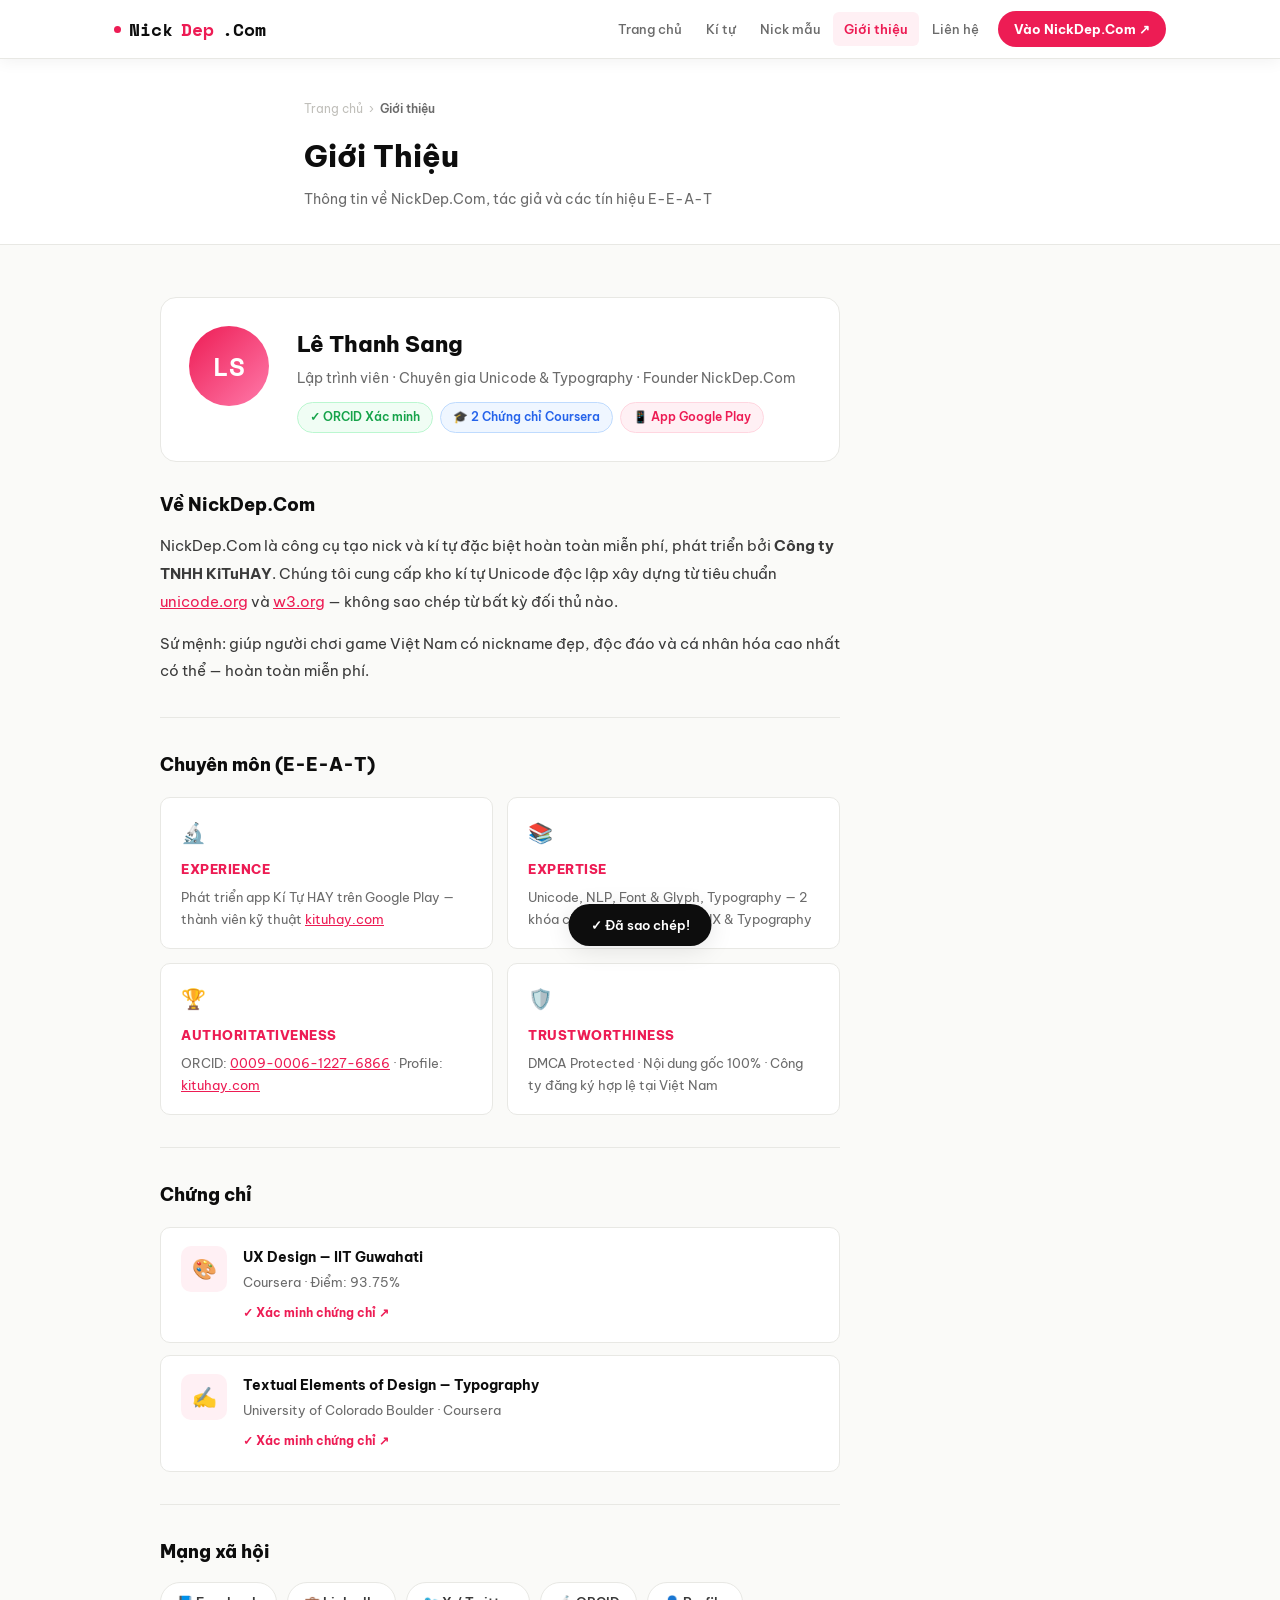
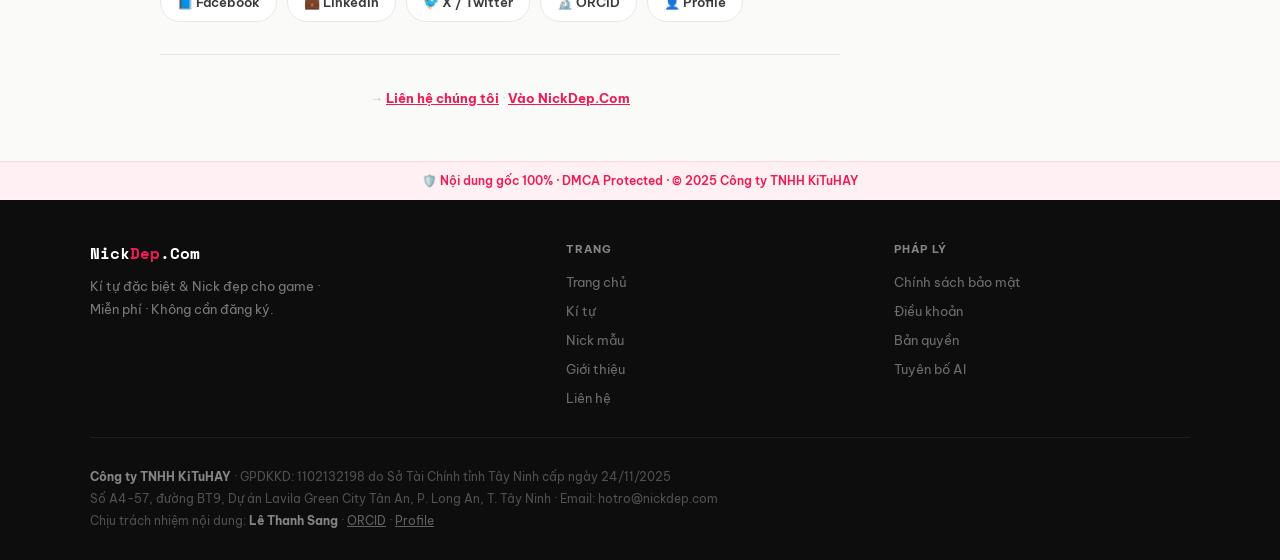
==== about.html @ 10aae1f0 "Project của NickDEP" ====
<!DOCTYPE html>
<html lang="vi">
<head>
<meta charset="UTF-8">
<meta name="viewport" content="width=device-width, initial-scale=1.0">
<title>Giới Thiệu — Lê Thanh Sang & NickDep.Com</title>
<meta name="description" content="Giới thiệu về NickDep.Com và tác giả Lê Thanh Sang — chuyên gia Unicode, Typography, UX Design. ORCID xác minh, 2 chứng chỉ Coursera.">
<link rel="canonical" href="https://kitunickdep.github.io/about.html">
<link rel="stylesheet" href="shared.css">
<style>
.author-block {
  display: flex; gap: 28px; align-items: flex-start;
  background: var(--white); border: 1px solid var(--g2);
  border-radius: var(--rl); padding: 28px;
  margin-bottom: 28px;
}
.author-avatar {
  width: 80px; height: 80px; border-radius: 50%; flex-shrink: 0;
  background: linear-gradient(135deg,var(--pink),#ff7aaa);
  display: flex; align-items: center; justify-content: center;
  font-family: var(--mono); font-size: 26px; font-weight: 700; color: var(--white);
}
.author-info h1 { font-size: 22px; font-weight: 800; margin-bottom: 3px; }
.author-info .role { font-size: 14px; color: var(--g4); margin-bottom: 12px; }
.badge-row { display: flex; gap: 7px; flex-wrap: wrap; }
.eeat-grid { display: grid; grid-template-columns: 1fr 1fr; gap: 14px; margin-bottom: 28px; }
.eeat-card {
  background: var(--white); border: 1px solid var(--g2);
  border-radius: var(--r); padding: 18px 20px;
}
.eeat-icon { font-size: 20px; margin-bottom: 8px; }
.eeat-title { font-size: 13px; font-weight: 800; text-transform: uppercase; letter-spacing: .5px; color: var(--pink); margin-bottom: 6px; }
.eeat-body { font-size: 13px; color: var(--g4); line-height: 1.7; }
.cert-card {
  display: flex; gap: 16px; align-items: flex-start;
  background: var(--white); border: 1px solid var(--g2);
  border-radius: var(--r); padding: 18px 20px;
  margin-bottom: 12px; transition: all .18s;
}
.cert-card:hover { border-color: var(--pink-mid); box-shadow: var(--sh-pink); }
.cert-icon {
  width: 46px; height: 46px; border-radius: 10px;
  background: var(--pink-light); display: flex; align-items: center;
  justify-content: center; font-size: 20px; flex-shrink: 0;
}
.cert-title { font-size: 14px; font-weight: 700; color: var(--black); margin-bottom: 2px; }
.cert-sub { font-size: 12.5px; color: var(--g4); margin-bottom: 6px; }
.cert-verify { font-size: 12px; font-weight: 700; color: var(--pink); text-decoration: none; }
.cert-verify:hover { text-decoration: underline; }
.social-row { display: flex; gap: 10px; flex-wrap: wrap; margin-top: 8px; }
.social-btn {
  display: inline-flex; align-items: center; gap: 6px;
  padding: 8px 16px; border-radius: 20px;
  border: 1.5px solid var(--g2); background: var(--white);
  font-size: 13px; font-weight: 600; color: var(--g5);
  text-decoration: none; transition: all .18s;
}
.social-btn:hover { border-color: var(--pink); color: var(--pink); }
@media(max-width:600px){
  .author-block{flex-direction:column;gap:18px;}
  .eeat-grid{grid-template-columns:1fr;}
}
</style>
</head>
<body>
<main>
  <div class="page-header">
    <div class="container-sm">
      <div class="breadcrumb">
        <a href="index.html">Trang chủ</a> ›
        <span>Giới thiệu</span>
      </div>
      <h1>Giới Thiệu</h1>
      <p>Thông tin về NickDep.Com, tác giả và các tín hiệu E-E-A-T</p>
    </div>
  </div>

  <div class="container section">
    <div style="max-width:680px;">

      <!-- AUTHOR CARD -->
      <div class="author-block">
        <div class="author-avatar">LS</div>
        <div class="author-info">
          <h1>Lê Thanh Sang</h1>
          <div class="role">Lập trình viên · Chuyên gia Unicode & Typography · Founder NickDep.Com</div>
          <div class="badge-row">
            <span class="badge badge-green">✓ ORCID Xác minh</span>
            <span class="badge badge-blue">🎓 2 Chứng chỉ Coursera</span>
            <span class="badge badge-pink">📱 App Google Play</span>
          </div>
        </div>
      </div>

      <!-- ABOUT SITE -->
      <h2 style="font-size:18px;font-weight:800;margin-bottom:12px;">Về NickDep.Com</h2>
      <p style="color:var(--g5);margin-bottom:14px;line-height:1.85;">
        NickDep.Com là công cụ tạo nick và kí tự đặc biệt hoàn toàn miễn phí, phát triển bởi <strong>Công ty TNHH KiTuHAY</strong>. Chúng tôi cung cấp kho kí tự Unicode độc lập xây dựng từ tiêu chuẩn <a href="https://unicode.org" target="_blank" style="color:var(--pink);">unicode.org</a> và <a href="https://w3.org" target="_blank" style="color:var(--pink);">w3.org</a> — không sao chép từ bất kỳ đối thủ nào.
      </p>
      <p style="color:var(--g5);margin-bottom:28px;line-height:1.85;">
        Sứ mệnh: giúp người chơi game Việt Nam có nickname đẹp, độc đáo và cá nhân hóa cao nhất có thể — hoàn toàn miễn phí.
      </p>

      <div class="divider"></div>

      <!-- EEAT -->
      <h2 style="font-size:18px;font-weight:800;margin:0 0 16px;">Chuyên môn (E-E-A-T)</h2>
      <div class="eeat-grid">
        <div class="eeat-card">
          <div class="eeat-icon">🔬</div>
          <div class="eeat-title">Experience</div>
          <div class="eeat-body">Phát triển app Kí Tự HAY trên Google Play — thành viên kỹ thuật <a href="https://kituhay.com" target="_blank" style="color:var(--pink);">kituhay.com</a></div>
        </div>
        <div class="eeat-card">
          <div class="eeat-icon">📚</div>
          <div class="eeat-title">Expertise</div>
          <div class="eeat-body">Unicode, NLP, Font & Glyph, Typography — 2 khóa chuyên ngành thiết kế UX & Typography</div>
        </div>
        <div class="eeat-card">
          <div class="eeat-icon">🏆</div>
          <div class="eeat-title">Authoritativeness</div>
          <div class="eeat-body">ORCID: <a href="https://orcid.org/0009-0006-1227-6866" target="_blank" style="color:var(--pink);">0009-0006-1227-6866</a> · Profile: <a href="https://kituhay.com/tac-gia/le-thanh-sang" target="_blank" style="color:var(--pink);">kituhay.com</a></div>
        </div>
        <div class="eeat-card">
          <div class="eeat-icon">🛡️</div>
          <div class="eeat-title">Trustworthiness</div>
          <div class="eeat-body">DMCA Protected · Nội dung gốc 100% · Công ty đăng ký hợp lệ tại Việt Nam</div>
        </div>
      </div>

      <div class="divider"></div>

      <!-- CERTS -->
      <h2 style="font-size:18px;font-weight:800;margin-bottom:16px;">Chứng chỉ</h2>
      <div class="cert-card">
        <div class="cert-icon">🎨</div>
        <div>
          <div class="cert-title">UX Design — IIT Guwahati</div>
          <div class="cert-sub">Coursera · Điểm: 93.75%</div>
          <a href="https://coursera.org/verify/PZJL4DRDGA8M" target="_blank" class="cert-verify">✓ Xác minh chứng chỉ ↗</a>
        </div>
      </div>
      <div class="cert-card">
        <div class="cert-icon">✍️</div>
        <div>
          <div class="cert-title">Textual Elements of Design — Typography</div>
          <div class="cert-sub">University of Colorado Boulder · Coursera</div>
          <a href="https://coursera.org/verify/EG49LITMPHN0" target="_blank" class="cert-verify">✓ Xác minh chứng chỉ ↗</a>
        </div>
      </div>

      <div class="divider"></div>

      <!-- SOCIAL -->
      <h2 style="font-size:18px;font-weight:800;margin-bottom:14px;">Mạng xã hội</h2>
      <div class="social-row">
        <a href="https://www.facebook.com/sangleit/" target="_blank" class="social-btn">📘 Facebook</a>
        <a href="https://www.linkedin.com/in/sangleit/" target="_blank" class="social-btn">💼 LinkedIn</a>
        <a href="https://x.com/lesangit" target="_blank" class="social-btn">🐦 X / Twitter</a>
        <a href="https://orcid.org/0009-0006-1227-6866" target="_blank" class="social-btn">🔬 ORCID</a>
        <a href="https://kituhay.com/tac-gia/le-thanh-sang" target="_blank" class="social-btn">👤 Profile</a>
      </div>

      <div class="divider"></div>
      <p style="font-size:13px;color:var(--g3);text-align:center;">
        → <a href="contact.html" style="color:var(--pink);font-weight:700;">Liên hệ chúng tôi</a> ·
        <a href="https://nickdep.com" target="_blank" style="color:var(--pink);font-weight:700;">Vào NickDep.Com</a>
      </p>
    </div>
  </div>
</main>
<script src="shared.js"></script>
</body>
</html>
---- shared.css ----
/* ===== NickDep GitHub Pages — Shared CSS ===== */
@import url('https://fonts.googleapis.com/css2?family=Be+Vietnam+Pro:ital,wght@0,300;0,400;0,500;0,600;0,700;0,800;1,400&family=Space+Mono:wght@400;700&display=swap');

*, *::before, *::after { box-sizing: border-box; margin: 0; padding: 0; }

:root {
  --pink:       #ed1c54;
  --pink-hover: #c8163f;
  --pink-light: #fff0f4;
  --pink-mid:   #ffd6e0;
  --black:      #0d0d0d;
  --white:      #ffffff;
  --cream:      #fafaf8;
  --g1: #f5f5f3;
  --g2: #e8e8e4;
  --g3: #c0bfba;
  --g4: #6b6b6b;
  --g5: #3a3a3a;
  --font: 'Be Vietnam Pro', sans-serif;
  --mono: 'Space Mono', monospace;
  --r:  10px;
  --rl: 16px;
  --sh: 0 2px 16px rgba(0,0,0,.06);
  --sh-md: 0 4px 24px rgba(0,0,0,.1);
  --sh-pink: 0 4px 20px rgba(237,28,84,.15);
}

html { scroll-behavior: smooth; }
body {
  font-family: var(--font);
  background: var(--cream);
  color: var(--black);
  font-size: 15px;
  line-height: 1.7;
  min-height: 100vh;
  display: flex;
  flex-direction: column;
}
main { flex: 1; }

/* NAV */
.site-nav {
  background: var(--white);
  border-bottom: 1px solid var(--g2);
  position: sticky; top: 0; z-index: 100;
  box-shadow: var(--sh);
}
.nav-inner {
  display: flex; align-items: center; justify-content: space-between;
  height: 58px; padding: 0 24px; max-width: 1100px; margin: 0 auto;
}
.nav-logo {
  font-family: var(--mono); font-weight: 700; font-size: 18px;
  color: var(--black); text-decoration: none;
  display: flex; align-items: center; gap: 8px;
}
.nav-logo .accent { color: var(--pink); }
.nav-dot {
  width: 7px; height: 7px; border-radius: 50%;
  background: var(--pink); flex-shrink: 0;
  animation: dot-pulse 2.2s ease-in-out infinite;
}
@keyframes dot-pulse {
  0%,100%{transform:scale(1);opacity:1}
  50%{transform:scale(1.6);opacity:.5}
}
.nav-links { display: flex; gap: 2px; align-items: center; flex-wrap: wrap; }
.nav-links a {
  font-size: 13px; font-weight: 500; color: var(--g4);
  text-decoration: none; padding: 6px 11px; border-radius: 6px;
  transition: all .18s; white-space: nowrap;
}
.nav-links a:hover { color: var(--pink); background: var(--pink-light); }
.nav-links a.active { color: var(--pink); background: var(--pink-light); font-weight: 600; }
.nav-cta {
  background: var(--pink) !important; color: var(--white) !important;
  border-radius: 20px !important; padding: 7px 16px !important;
  font-weight: 700 !important; font-size: 13px !important;
  margin-left: 6px;
  transition: all .18s !important;
}
.nav-cta:hover { background: var(--pink-hover) !important; transform: translateY(-1px); box-shadow: var(--sh-pink); }

/* MOBILE NAV */
.nav-hamburger { display: none; background: none; border: none; cursor: pointer; padding: 4px; color: var(--black); }
.mobile-drawer {
  display: none; flex-direction: column;
  background: var(--white); border-top: 1px solid var(--g1);
}
.mobile-drawer.open { display: flex; }
.mobile-drawer a {
  padding: 13px 24px; font-size: 14px; font-weight: 500;
  color: var(--g5); text-decoration: none;
  border-bottom: 1px solid var(--g1); transition: color .15s;
}
.mobile-drawer a:hover, .mobile-drawer a.active { color: var(--pink); }

/* CONTAINER */
.container { max-width: 960px; margin: 0 auto; padding: 0 24px; }
.container-sm { max-width: 720px; margin: 0 auto; padding: 0 24px; }

/* SECTION */
.section { padding: 52px 0; }
.section-sm { padding: 32px 0; }

/* PAGE HEADER */
.page-header {
  background: var(--white);
  border-bottom: 1px solid var(--g2);
  padding: 40px 24px 32px;
}
.page-header .container-sm { }
.page-header h1 {
  font-size: clamp(22px, 4vw, 30px);
  font-weight: 800; color: var(--black); margin-bottom: 6px;
}
.page-header p { font-size: 14px; color: var(--g4); }

/* BREADCRUMB */
.breadcrumb {
  display: flex; gap: 6px; align-items: center;
  font-size: 12px; color: var(--g3); margin-bottom: 12px; flex-wrap: wrap;
}
.breadcrumb a { color: var(--g3); text-decoration: none; }
.breadcrumb a:hover { color: var(--pink); }
.breadcrumb span { color: var(--g4); font-weight: 600; }

/* LEGAL PROSE */
.legal-body h2 {
  font-size: 17px; font-weight: 700; color: var(--black);
  margin: 30px 0 10px; padding-top: 4px;
}
.legal-body p { color: var(--g5); margin-bottom: 14px; line-height: 1.85; }
.legal-body ul { padding-left: 20px; color: var(--g5); margin-bottom: 14px; }
.legal-body li { margin-bottom: 6px; line-height: 1.75; }
.legal-body a { color: var(--pink); }
.legal-highlight {
  background: var(--pink-light); border-left: 3px solid var(--pink);
  padding: 14px 18px; border-radius: 0 var(--r) var(--r) 0;
  margin: 20px 0; color: var(--g5); font-size: 14px; line-height: 1.8;
}
.updated-note {
  font-size: 12.5px; color: var(--g3); margin-bottom: 28px;
  padding-bottom: 22px; border-bottom: 1px solid var(--g2);
}

/* CARD */
.card {
  background: var(--white); border: 1px solid var(--g2);
  border-radius: var(--rl); padding: 24px;
  transition: box-shadow .2s, border-color .2s;
}
.card:hover { border-color: var(--pink-mid); box-shadow: var(--sh-pink); }

/* BADGE */
.badge {
  display: inline-flex; align-items: center; gap: 5px;
  padding: 4px 12px; border-radius: 20px;
  font-size: 12px; font-weight: 600; border: 1px solid;
}
.badge-pink  { background: var(--pink-light); color: var(--pink); border-color: var(--pink-mid); }
.badge-green { background: #f0fdf4; color: #16a34a; border-color: #bbf7d0; }
.badge-blue  { background: #eff6ff; color: #2563eb; border-color: #bfdbfe; }

/* BUTTON */
.btn {
  display: inline-flex; align-items: center; gap: 7px;
  padding: 11px 22px; border-radius: var(--r);
  font-family: var(--font); font-size: 14px; font-weight: 700;
  text-decoration: none; cursor: pointer; border: none;
  transition: all .2s;
}
.btn-pink { background: var(--pink); color: var(--white); }
.btn-pink:hover { background: var(--pink-hover); transform: translateY(-1px); box-shadow: var(--sh-pink); }
.btn-outline { background: transparent; color: var(--black); border: 1.5px solid var(--g2); }
.btn-outline:hover { border-color: var(--pink); color: var(--pink); }

/* DIVIDER */
.divider { height: 1px; background: var(--g2); margin: 32px 0; }

/* DMCA STRIP */
.dmca-strip {
  background: var(--pink-light); border-top: 1px solid var(--pink-mid);
  padding: 9px 24px; text-align: center;
  font-size: 12px; font-weight: 600; color: var(--pink);
  display: flex; align-items: center; justify-content: center; gap: 8px;
}

/* FOOTER */
.site-footer {
  background: var(--black); color: rgba(255,255,255,.45);
  padding: 40px 24px 28px;
}
.footer-inner { max-width: 1100px; margin: 0 auto; }
.footer-top {
  display: grid; grid-template-columns: 1.5fr 1fr 1fr;
  gap: 32px; margin-bottom: 28px;
  padding-bottom: 28px; border-bottom: 1px solid rgba(255,255,255,.07);
}
.footer-logo {
  font-family: var(--mono); font-size: 16px;
  font-weight: 700; color: var(--white); margin-bottom: 8px;
}
.footer-logo .accent { color: var(--pink); }
.footer-desc { font-size: 12.5px; line-height: 1.8; max-width: 240px; }
.footer-col-title {
  color: rgba(255,255,255,.5); font-size: 11px; font-weight: 700;
  text-transform: uppercase; letter-spacing: 1px; margin-bottom: 12px;
}
.footer-links { display: flex; flex-direction: column; gap: 7px; }
.footer-links a {
  color: rgba(255,255,255,.4); text-decoration: none;
  font-size: 13px; transition: color .15s;
}
.footer-links a:hover { color: var(--white); }
.footer-bottom {
  font-size: 11.5px; line-height: 1.9;
  color: rgba(255,255,255,.28);
}
.footer-bottom strong { color: rgba(255,255,255,.5); }

/* TOAST */
.copy-toast {
  position: fixed; bottom: 24px; left: 50%;
  transform: translateX(-50%) translateY(70px);
  background: var(--black); color: var(--white);
  padding: 10px 22px; border-radius: 24px;
  font-size: 13px; font-weight: 600;
  transition: transform .3s cubic-bezier(.34,1.56,.64,1);
  z-index: 9999; white-space: nowrap; pointer-events: none;
  box-shadow: var(--sh-md);
}
.copy-toast.show { transform: translateX(-50%) translateY(0); }

/* RESPONSIVE */
@media (max-width: 700px) {
  .nav-links { display: none; }
  .nav-hamburger { display: block; }
  .footer-top { grid-template-columns: 1fr; gap: 24px; }
  .section { padding: 36px 0; }
  .page-header { padding: 28px 20px 22px; }
  .container, .container-sm { padding: 0 16px; }
}
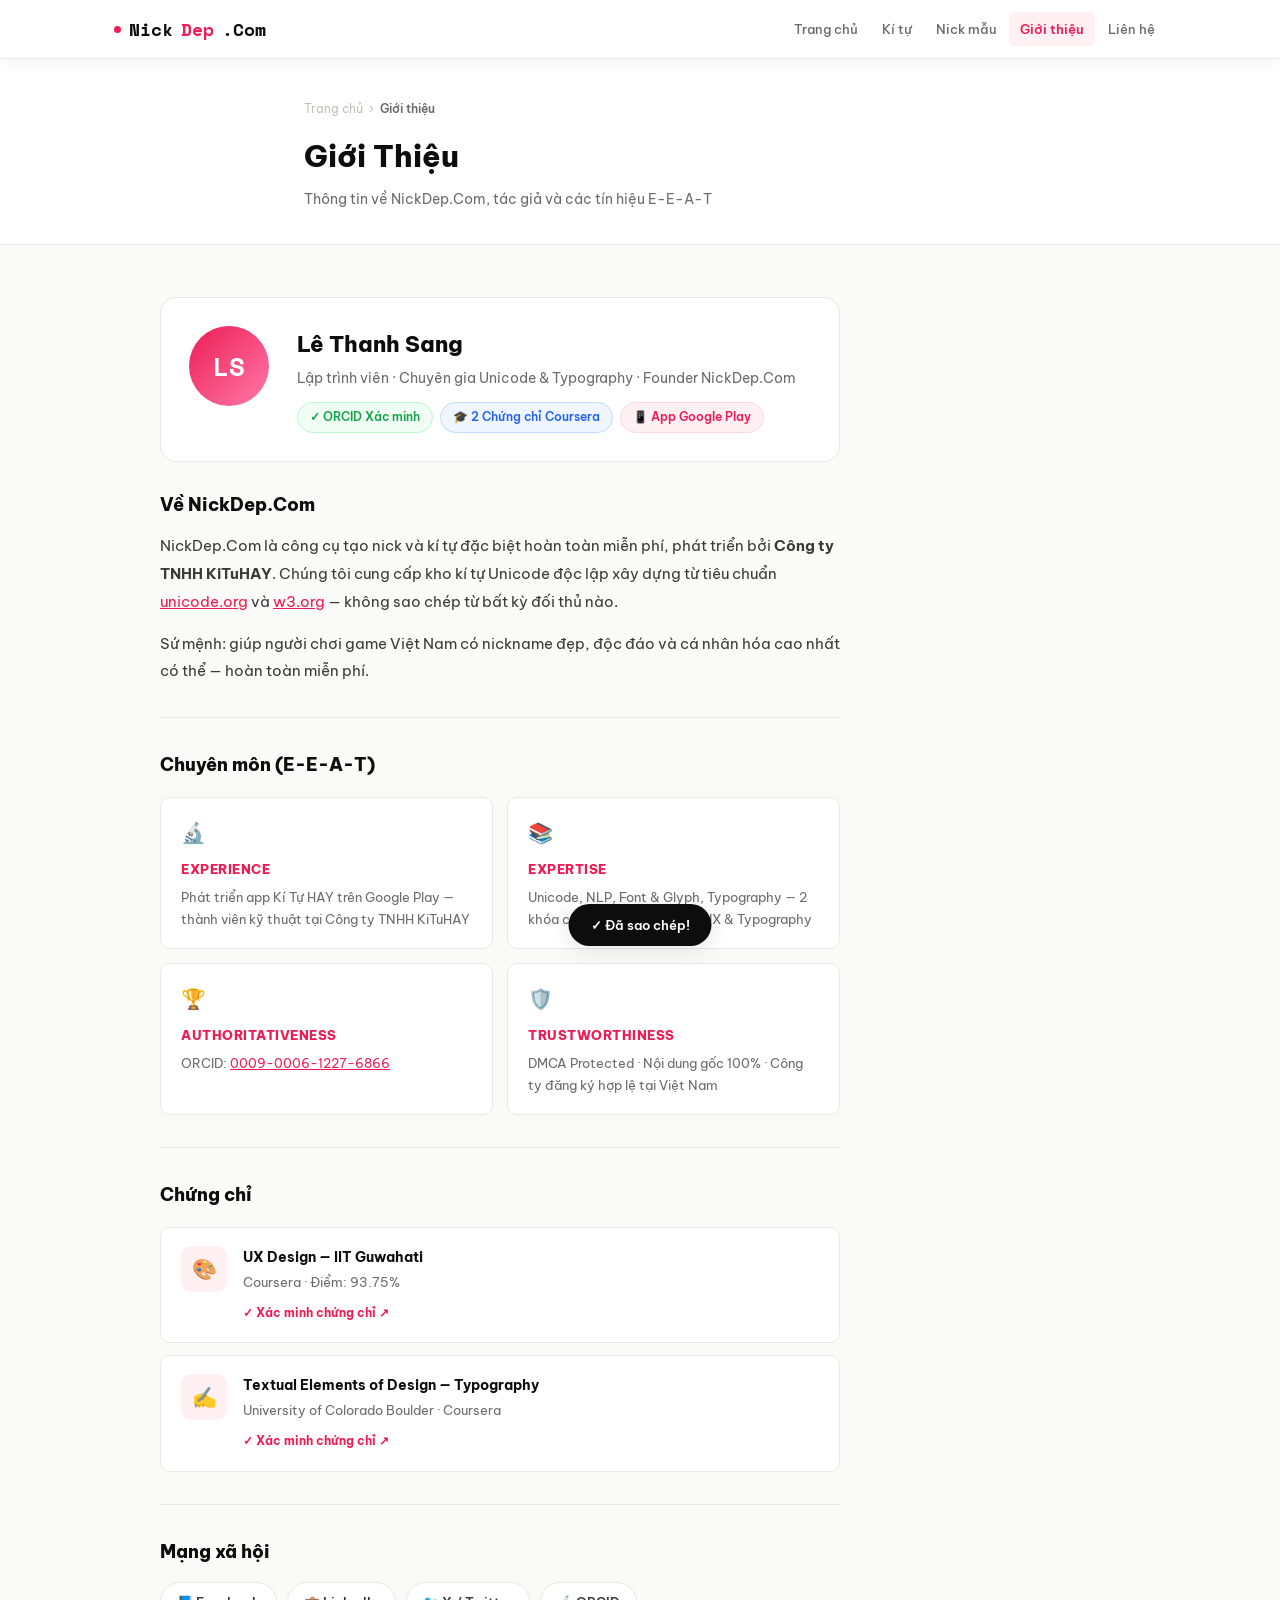
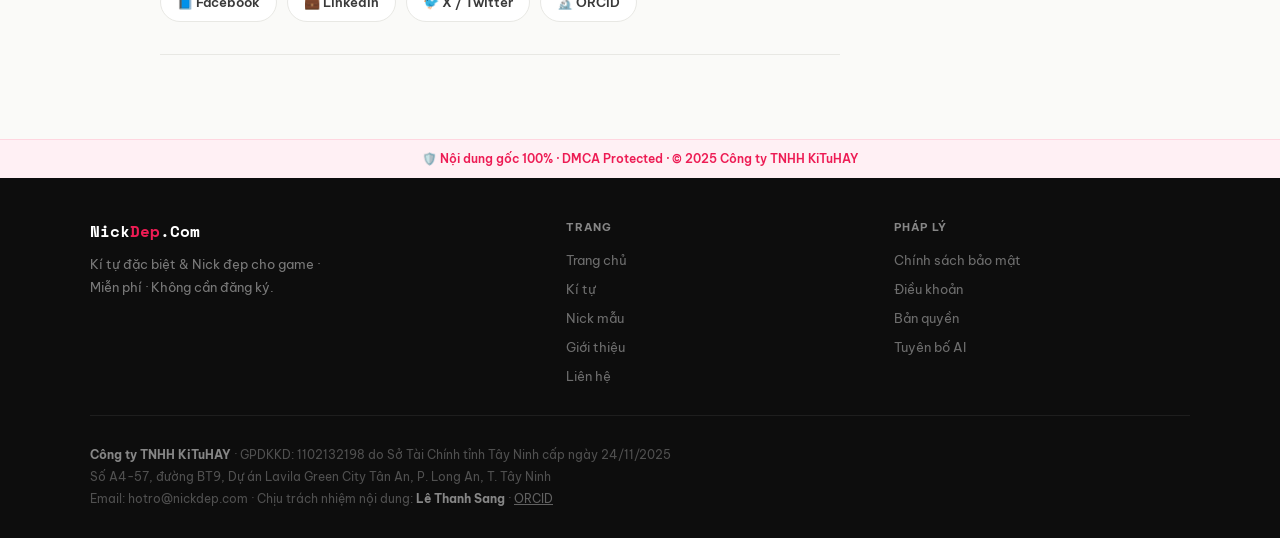
==== commit e3e84a37: "Update" ====
--- a/about.html
+++ b/about.html
@@ -109,7 +109,7 @@
         <div class="eeat-card">
           <div class="eeat-icon">🔬</div>
           <div class="eeat-title">Experience</div>
-          <div class="eeat-body">Phát triển app Kí Tự HAY trên Google Play — thành viên kỹ thuật <a href="https://kituhay.com" target="_blank" style="color:var(--pink);">kituhay.com</a></div>
+          <div class="eeat-body">Phát triển app Kí Tự HAY trên Google Play — thành viên kỹ thuật tại Công ty TNHH KiTuHAY</div>
         </div>
         <div class="eeat-card">
           <div class="eeat-icon">📚</div>
@@ -119,7 +119,7 @@
         <div class="eeat-card">
           <div class="eeat-icon">🏆</div>
           <div class="eeat-title">Authoritativeness</div>
-          <div class="eeat-body">ORCID: <a href="https://orcid.org/0009-0006-1227-6866" target="_blank" style="color:var(--pink);">0009-0006-1227-6866</a> · Profile: <a href="https://kituhay.com/tac-gia/le-thanh-sang" target="_blank" style="color:var(--pink);">kituhay.com</a></div>
+          <div class="eeat-body">ORCID: <a href="https://orcid.org/0009-0006-1227-6866" target="_blank" style="color:var(--pink);">0009-0006-1227-6866</a></div>
         </div>
         <div class="eeat-card">
           <div class="eeat-icon">🛡️</div>
@@ -158,14 +158,10 @@
         <a href="https://www.linkedin.com/in/sangleit/" target="_blank" class="social-btn">💼 LinkedIn</a>
         <a href="https://x.com/lesangit" target="_blank" class="social-btn">🐦 X / Twitter</a>
         <a href="https://orcid.org/0009-0006-1227-6866" target="_blank" class="social-btn">🔬 ORCID</a>
-        <a href="https://kituhay.com/tac-gia/le-thanh-sang" target="_blank" class="social-btn">👤 Profile</a>
+        
       </div>
 
       <div class="divider"></div>
-      <p style="font-size:13px;color:var(--g3);text-align:center;">
-        → <a href="contact.html" style="color:var(--pink);font-weight:700;">Liên hệ chúng tôi</a> ·
-        <a href="https://nickdep.com" target="_blank" style="color:var(--pink);font-weight:700;">Vào NickDep.Com</a>
-      </p>
     </div>
   </div>
 </main>
